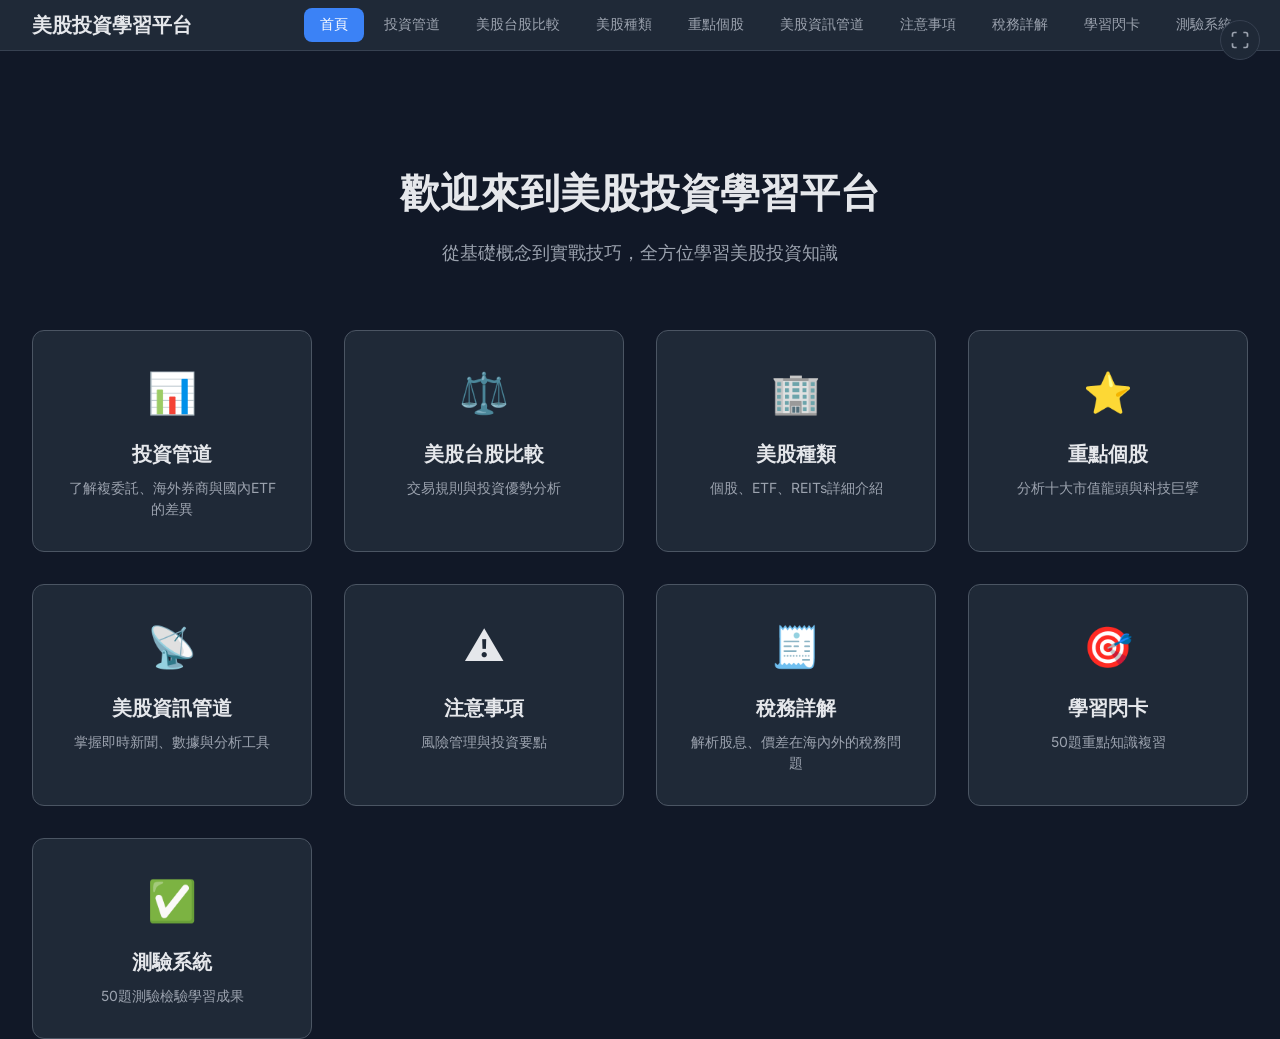
==== usstocks/index.html @ d5d75549 "Add files via upload" ====
<!DOCTYPE html>
<html lang="zh-TW">
<head>
    <meta charset="UTF-8">
    <meta name="viewport" content="width=device-width, initial-scale=1.0">
    <title>美股投資學習平台</title>
    <link rel="stylesheet" href="style.css">
</head>
<body>
    <!-- 全螢幕切換按鈕 -->
    <button id="fullscreenBtn" class="fullscreen-btn" title="全螢幕切換 (F11)">
        <svg width="20" height="20" viewBox="0 0 24 24" fill="none" stroke="currentColor" stroke-width="2">
            <path d="M8 3H5a2 2 0 0 0-2 2v3m18 0V5a2 2 0 0 0-2-2h-3m0 18h3a2 2 0 0 0 2-2v-3M3 16v3a2 2 0 0 0 2 2h3"/>
        </svg>
    </button>

    <!-- 主導航 -->
    <nav class="main-nav">
        <div class="nav-container">
            <div class="nav-brand">
                <h1>美股投資學習平台</h1>
            </div>
            <div class="nav-menu">
                <button class="nav-item active" data-section="home">首頁</button>
                <button class="nav-item" data-section="channels">投資管道</button>
                <button class="nav-item" data-section="comparison">美股台股比較</button>
                <button class="nav-item" data-section="types">美股種類</button>
                <button class="nav-item" data-section="top-stocks">重點個股</button> <!-- 新增按鈕 -->
                <button class="nav-item" data-section="indicators">美股資訊管道</button>
                <button class="nav-item" data-section="notes">注意事項</button>
                <button class="nav-item" data-section="taxation">稅務詳解</button>
                <button class="nav-item" data-section="flashcards">學習閃卡</button>
                <button class="nav-item" data-section="quiz">測驗系統</button>
            </div>
        </div>
    </nav>

    <!-- 主內容區域 -->
    <main class="main-content">
        <!-- 首頁 -->
        <section id="home" class="section active">
            <div class="container">
                <div class="hero">
                    <h2>歡迎來到美股投資學習平台</h2>
                    <p>從基礎概念到實戰技巧，全方位學習美股投資知識</p>
                </div>
                <div class="feature-grid">
                    <div class="feature-card" data-section="channels"><div class="feature-icon">📊</div><h3>投資管道</h3><p>了解複委託、海外券商與國內ETF的差異</p></div>
                    <div class="feature-card" data-section="comparison"><div class="feature-icon">⚖️</div><h3>美股台股比較</h3><p>交易規則與投資優勢分析</p></div>
                    <div class="feature-card" data-section="types"><div class="feature-icon">🏢</div><h3>美股種類</h3><p>個股、ETF、REITs詳細介紹</p></div>
                    <div class="feature-card" data-section="top-stocks"><div class="feature-icon">⭐</div><h3>重點個股</h3><p>分析十大市值龍頭與科技巨擘</p></div> <!-- 新增卡片 -->
                    <div class="feature-card" data-section="indicators"><div class="feature-icon">📡</div><h3>美股資訊管道</h3><p>掌握即時新聞、數據與分析工具</p></div>
                    <div class="feature-card" data-section="notes"><div class="feature-icon">⚠️</div><h3>注意事項</h3><p>風險管理與投資要點</p></div>
                    <div class="feature-card" data-section="taxation"><div class="feature-icon">🧾</div><h3>稅務詳解</h3><p>解析股息、價差在海內外的稅務問題</p></div>
                    <div class="feature-card" data-section="flashcards"><div class="feature-icon">🎯</div><h3>學習閃卡</h3><p>50題重點知識複習</p></div>
                    <div class="feature-card" data-section="quiz"><div class="feature-icon">✅</div><h3>測驗系統</h3><p>50題測驗檢驗學習成果</p></div>
                </div>
            </div>
        </section>

        <!-- 投資管道 -->
        <section id="channels" class="section">
            <div class="container">
                <h2>在台灣投資美股的管道</h2>
                <div class="channels-grid" style="grid-template-columns: repeat(auto-fit, minmax(380px, 1fr));">
                    <div class="channel-card">
                        <h3>複委託 (Sub-brokerage)</h3>
                        <p class="channel-desc">透過國內券商向海外券商下單</p>
                        <div class="pros-cons">
                            <div class="pros"><h4>優點</h4><ul id="trustee-pros"></ul></div>
                            <div class="cons"><h4>缺點</h4><ul id="trustee-cons"></ul></div>
                        </div>
                        <div class="channel-info">
                            <div class="fee-info"><span class="label">手續費：</span><span id="trustee-fees"></span></div>
                            <div class="suitable-info"><span class="label">適合對象：</span><span id="trustee-suitable"></span></div>
                            <div class="suitable-info"><span class="label">代表券商：</span><span>國泰、永豐金、元大、富邦等大型券商</span></div>
                        </div>
                        <div class="how-to-open">
                            <h4>開戶與買賣流程</h4>
                            <ol>
                                <li>選擇一家有提供複委託服務的國內券商。</li>
                                <li>臨櫃或線上開立台股證券戶 (若無) 及複委託帳戶。</li>
                                <li>開立銀行外幣帳戶作為交割戶。</li>
                                <li>將台幣換匯成美元存入外幣交割戶。</li>
                                <li>透過券商APP或網站，直接下單購買美股。</li>
                                <li>賣出後款項會回到外幣交割戶。</li>
                            </ol>
                        </div>
                    </div>

                    <div class="channel-card">
                        <h3>海外券商 (Overseas Broker)</h3>
                        <p class="channel-desc">直接開設海外券商帳戶進行交易</p>
                        <div class="pros-cons">
                            <div class="pros"><h4>優點</h4><ul id="overseas-pros"></ul></div>
                            <div class="cons"><h4>缺點</h4><ul id="overseas-cons"></ul></div>
                        </div>
                        <div class="channel-info">
                            <div class="fee-info"><span class="label">手續費：</span><span id="overseas-fees"></span></div>
                            <div class="suitable-info"><span class="label">適合對象：</span><span id="overseas-suitable"></span></div>
                            <div class="broker-list">
                                <span class="label">代表券商：</span>
                                <ul>
                                    <li><a href="https://www.firstrade.com/zh-TW/" target="_blank">Firstrade (第一證券)</a> - 介面全中文化，適合新手。</li>
                                    <li><a href="https://www.interactivebrokers.com/cn/home.php" target="_blank">Interactive Brokers (IB盈透證券)</a> - 功能專業強大，適合進階用戶。</li>
                                    <li><a href="https://www.schwab.com/" target="_blank">Charles Schwab (嘉信理財)</a> - 知名大型券商，資產門檻較高。</li>
                                </ul>
                            </div>
                        </div>
                        <div class="how-to-open">
                            <h4>開戶與買賣詳盡教學 (以Firstrade為例)</h4>
                            <h5>第一步：線上註冊與資料填寫</h5>
                            <ol>
                                <li><strong>前往官網：</strong>點擊上方連結進入 Firstrade 繁體中文官方網站。</li>
                                <li><strong>點擊開戶：</strong>點選「立即開戶」，選擇「國際賬戶」。</li>
                                <li><strong>填寫基本資料：</strong>依序填寫手機號碼、國籍(TAIWAN)、英文姓名(需與護照相同)、出生日期。</li>
                                <li><strong>上傳證件：</strong>使用手機拍攝或掃描您的「護照」清晰照片並上傳。若無護照，通常可用身分證正反面代替。</li>
                                <li><strong>填寫詳細個資：</strong>以「英文」填寫居住地址、就業狀況、投資經驗等問卷調查。地址可至郵局網站翻譯。</li>
                                <li><strong>設定帳號密碼：</strong>設定登入用的使用者名稱、密碼及安全提問。</li>
                                <li><strong>簽署W-8 BEN表格：</strong>此為電子簽名，確認您是非美國稅務居民身份，以豁免資本利得稅。務必完成此步驟。</li>
                                <li><strong>提交審核：</strong>完成所有步驟後提交申請，通常約1-3個工作天會收到審核通過的Email通知。</li>
                            </ol>
                            <h5>第二步：匯款入金</h5>
                            <ol>
                                <li>登入 Firstrade 帳戶，在「我的賬戶」->「存款/提款」中找到詳細的匯款資料 (包含銀行名稱、地址、SWIFT Code、您的專屬帳號等)。</li>
                                <li>攜帶此資料及您的身分證，至國內任何一家銀行的外匯櫃檯辦理「海外電匯」。</li>
                                <li>告知行員您要匯款至美國的證券戶，並填寫水單。匯款附言(Memo)務必註明您的姓名與券商帳號。</li>
                                <li>資金約1-3個工作天會到達您的券商帳戶。</li>
                            </ol>
                            <h5>第三步：下單交易</h5>
                            <ol>
                                <li>登入帳戶後，點選「交易」頁面。</li>
                                <li>在搜尋框輸入您想買的股票代碼 (TICKER)，例如蘋果是 AAPL。</li>
                                <li><strong>操作類型：</strong>選擇「買入(Buy)」。</li>
                                <li><strong>股數：</strong>輸入您想購買的股數，美股可以只買1股。</li>
                                <li><strong>價格類型：</strong>
                                    <ul>
                                        <li><strong>市價單 (Market Order)：</strong>以市場當下最快的價格成交，速度快但不保證價格。</li>
                                        <li><strong>限價單 (Limit Order)：</strong>設定一個您願意購買的「最高價格」。只有股價達到或低於此價格才會成交，能保障成本。新手建議使用限價單。</li>
                                    </ul>
                                </li>
                                <li>預覽訂單無誤後，送出即可。賣出股票流程相似，只需將操作類型改為「賣出(Sell)」。</li>
                            </ol>
                        </div>
                    </div>

                    <div class="channel-card">
                        <h3>國內投信海外ETF</h3>
                        <p class="channel-desc">直接在台股市場買賣追蹤海外指數的ETF</p>
                        <div class="pros-cons">
                            <div class="pros"><h4>優點</h4><ul id="domestic-etf-pros"></ul></div>
                            <div class="cons"><h4>缺點</h4><ul id="domestic-etf-cons"></ul></div>
                        </div>
                        <div class="channel-info">
                            <div class="fee-info"><span class="label">手續費：</span><span id="domestic-etf-fees"></span></div>
                            <div class="suitable-info"><span class="label">適合對象：</span><span id="domestic-etf-suitable"></span></div>
                             <div class="suitable-info"><span class="label">代表ETF：</span><span>元大S&P500(00646), 富邦NASDAQ(00662), 國泰費城半導體(00830)</span></div>
                        </div>
                         <div class="how-to-open">
                            <h4>開戶與買賣流程</h4>
                            <ol>
                                <li>擁有任何一家台灣的證券帳戶即可。</li>
                                <li>交易方式與買賣台股完全相同。</li>
                                <li>打開券商APP，輸入ETF代碼 (如 "00646")。</li>
                                <li>設定欲購買的價格與股數 (可零股交易)。</li>
                                <li>下單成交後，T+2日從台幣交割戶扣款。</li>
                            </ol>
                        </div>
                    </div>
                </div>
            </div>
        </section>

        <!-- 美股台股比較 -->
        <section id="comparison" class="section">
            <div class="container">
                <h2>美股與台股比較</h2>
                <div class="comparison-table-container"><table class="comparison-table"><thead><tr><th>項目</th><th>台股</th><th>美股</th></tr></thead><tbody id="comparison-table-body"></tbody></table></div>
                <div class="advantages-section"><h3>投資優勢比較</h3><div class="advantages-grid"><div class="advantage-card"><h4>台股優勢</h4><ul id="taiwan-advantages"></ul></div><div class="advantage-card"><h4>美股優勢</h4><ul id="us-advantages"></ul></div></div></div>
            </div>
        </section>
        
        <!-- 美股種類 -->
        <section id="types" class="section">
            <div class="container">
                <h2>美股種類介紹</h2>
                <div class="stock-types-grid">
                    <div class="stock-type-card"><h3>個股</h3><p id="individual-desc"></p><div class="examples"><h4>知名範例</h4><div class="example-tags" id="individual-examples"></div></div><div class="type-info"><div class="advantages"><h4>優點</h4><ul id="individual-advantages"></ul></div><div class="risks"><h4>風險</h4><ul id="individual-risks"></ul></div></div></div>
                    <div class="stock-type-card"><h3>ETF</h3><p id="etf-desc"></p><div class="etf-types"><h4>主要類型</h4><div id="etf-types-content"></div></div><div class="type-info"><div class="advantages"><h4>優點</h4><ul id="etf-advantages"></ul></div><div class="risks"><h4>風險</h4><ul id="etf-risks"></ul></div></div></div>
                    <div class="stock-type-card"><h3>REITs</h3><p id="reits-desc"></p><div class="reits-types"><h4>主要類型</h4><div class="example-tags" id="reits-types-content"></div></div><div class="type-info"><div class="advantages"><h4>優點</h4><ul id="reits-advantages"></ul></div><div class="risks"><h4>風險</h4><ul id="reits-risks"></ul></div></div></div>
                </div>
            </div>
        </section>

        <!-- 全新：重點個股分析 Section -->
        <section id="top-stocks" class="section">
            <div class="container">
                <h2>重點個股分析</h2>
                <div class="stocks-grid">
                    <!-- Microsoft -->
                    <div class="stock-intro-card">
                        <div class="stock-card-header">
                            <img src="https://cdn.logosear.ch/logo/microsoft.svg" alt="Microsoft Logo" class="stock-logo">
                            <div class="stock-name"><strong>微軟 (Microsoft)</strong><span class="stock-ticker">MSFT</span></div>
                        </div>
                        <p class="stock-trait">全球最大的軟體與雲端服務巨頭，從作業系統到企業級雲端運算，深度整合軟硬體生態。</p>
                        <div class="stock-card-details">
                            <h4>核心領域</h4>
                            <ul>
                                <li>智慧雲端 (Azure, Server Products)</li>
                                <li>生產力與商務流程 (Office 365, Dynamics 365, LinkedIn)</li>
                                <li>個人運算 (Windows, Surface, Xbox, Bing)</li>
                            </ul>
                            <h4>主要護城河</h4>
                            <ul>
                                <li>高轉換成本：企業客戶深度依賴其生態系統。</li>
                                <li>網路效應：Office 和 Windows 的普及率。</li>
                                <li>規模優勢：Azure 雲端基礎設施的巨大規模。</li>
                            </ul>
                        </div>
                    </div>
                    <!-- Apple -->
                    <div class="stock-intro-card">
                        <div class="stock-card-header">
                            <img src="https://cdn.logosear.ch/logo/apple.svg" alt="Apple Logo" class="stock-logo">
                            <div class="stock-name"><strong>蘋果 (Apple)</strong><span class="stock-ticker">AAPL</span></div>
                        </div>
                        <p class="stock-trait">以極致的軟硬體整合體驗與強大的品牌忠誠度著稱，打造了封閉但極具黏性的生態系統。</p>
                        <div class="stock-card-details">
                            <h4>核心領域</h4>
                            <ul>
                                <li>消費電子 (iPhone, Mac, iPad, Apple Watch)</li>
                                <li>服務業務 (App Store, Apple Music, iCloud, Apple TV+)</li>
                                <li>穿戴式裝置與配件</li>
                            </ul>
                            <h4>主要護城河</h4>
                            <ul>
                                <li>強大品牌價值：全球最具價值的品牌之一。</li>
                                <li>生態系統鎖定：硬體、軟體與服務間的高轉換成本。</li>
                                <li>網路效應：App Store 吸引開發者與使用者。</li>
                            </ul>
                        </div>
                    </div>
                    <!-- NVIDIA -->
                    <div class="stock-intro-card">
                        <div class="stock-card-header">
                            <img src="https://cdn.logosear.ch/logo/nvidia.svg" alt="NVIDIA Logo" class="stock-logo">
                            <div class="stock-name"><strong>輝達 (NVIDIA)</strong><span class="stock-ticker">NVDA</span></div>
                        </div>
                        <p class="stock-trait">全球圖形處理器 (GPU) 的絕對領導者，從電競顯卡擴展為AI運算與數據中心的基礎設施核心。</p>
                        <div class="stock-card-details">
                            <h4>核心領域</h4>
                            <ul>
                                <li>數據中心 (AI晶片, 高效能運算)</li>
                                <li>遊戲 (GeForce 系列顯卡)</li>
                                <li>專業視覺化 (Quadro)</li>
                                <li>車用電子 (自動駕駛平台)</li>
                            </ul>
                            <h4>主要護城河</h4>
                            <ul>
                                <li>技術領先：GPU 架構的持續創新。</li>
                                <li>軟體生態 (CUDA)：開發者黏性極高，形成高轉換成本。</li>
                                <li>無形資產：大量的專利與研發投入。</li>
                            </ul>
                        </div>
                    </div>
                    <!-- Google -->
                    <div class="stock-intro-card">
                        <div class="stock-card-header">
                            <img src="https://cdn.logosear.ch/logo/google.svg" alt="Google Logo" class="stock-logo">
                            <div class="stock-name"><strong>谷歌 (Alphabet)</strong><span class="stock-ticker">GOOGL</span></div>
                        </div>
                        <p class="stock-trait">全球網路搜尋與數位廣告的壟斷者，並在雲端、AI與自動駕駛等前沿科技領域持續佈局。</p>
                        <div class="stock-card-details">
                            <h4>核心領域</h4>
                            <ul>
                                <li>搜尋與廣告 (Google Search, YouTube Ads)</li>
                                <li>雲端運算 (Google Cloud Platform)</li>
                                <li>行動生態 (Android, Google Play)</li>
                                <li>其他賭注 (Waymo 自動駕駛, Verily 生命科學)</li>
                            </ul>
                            <h4>主要護城河</h4>
                            <ul>
                                <li>網路效應：搜尋引擎的數據飛輪效應。</li>
                                <li>品牌優勢：Google 已成為「搜尋」的代名詞。</li>
                                <li>規模優勢：龐大的數據中心與使用者基礎。</li>
                            </ul>
                        </div>
                    </div>
                    <!-- Amazon -->
                    <div class="stock-intro-card">
                        <div class="stock-card-header">
                            <img src="https://cdn.logosear.ch/logo/amazon-2.svg" alt="Amazon Logo" class="stock-logo">
                            <div class="stock-name"><strong>亞馬遜 (Amazon)</strong><span class="stock-ticker">AMZN</span></div>
                        </div>
                        <p class="stock-trait">從線上書店起家，發展為全球最大的電商平台與雲端服務供應商，以客戶至上為核心理念。</p>
                        <div class="stock-card-details">
                            <h4>核心領域</h4>
                            <ul>
                                <li>電子商務 (Amazon.com)</li>
                                <li>雲端運算 (Amazon Web Services, AWS)</li>
                                <li>廣告服務</li>
                                <li>訂閱服務 (Prime)</li>
                            </ul>
                            <h4>主要護城河</h4>
                            <ul>
                                <li>成本優勢：龐大的物流網絡與採購規模。</li>
                                <li>網路效應：電商平台的買家與賣家。</li>
                                <li>高轉換成本：AWS 的企業客戶。</li>
                            </ul>
                        </div>
                    </div>
                    <!-- Meta Platforms -->
                    <div class="stock-intro-card">
                        <div class="stock-card-header">
                            <img src="https://cdn.logosear.ch/logo/meta.svg" alt="Meta Logo" class="stock-logo">
                            <div class="stock-name"><strong>Meta Platforms</strong><span class="stock-ticker">META</span></div>
                        </div>
                        <p class="stock-trait">全球最大的社交網絡帝國，擁有 Facebook、Instagram、WhatsApp 等多個超級應用，積極轉型元宇宙。</p>
                        <div class="stock-card-details">
                            <h4>核心領域</h4>
                            <ul>
                                <li>社交媒體廣告 (Facebook, Instagram)</li>
                                <li>即時通訊 (Messenger, WhatsApp)</li>
                                <li>元宇宙技術 (Reality Labs, Quest VR)</li>
                            </ul>
                            <h4>主要護城河</h4>
                            <ul>
                                <li>強大網路效應：無人能及的使用者規模。</li>
                                <li>數據優勢：精準的廣告投放能力。</li>
                                <li>無形資產：旗下各平台的品牌價值。</li>
                            </ul>
                        </div>
                    </div>
                     <!-- Broadcom -->
                    <div class="stock-intro-card">
                        <div class="stock-card-header">
                            <img src="https://cdn.logosear.ch/logo/broadcom.svg" alt="Broadcom Logo" class="stock-logo">
                            <div class="stock-name"><strong>博通 (Broadcom)</strong><span class="stock-ticker">AVGO</span></div>
                        </div>
                        <p class="stock-trait">全球領先的半導體與基礎設施軟體供應商，以高效的收購整合與強大的客戶關係著稱。</p>
                        <div class="stock-card-details">
                            <h4>核心領域</h4>
                            <ul>
                                <li>半導體解決方案 (網路、寬頻、無線通訊晶片)</li>
                                <li>基礎設施軟體 (VMware 虛擬化、大型主機軟體)</li>
                            </ul>
                            <h4>主要護城河</h4>
                            <ul>
                                <li>技術領先：在特定晶片領域的設計能力。</li>
                                <li>高轉換成本：其軟硬體產品深度嵌入客戶的關鍵業務流程。</li>
                                <li>成本優勢：無晶圓廠模式帶來的靈活性與效率。</li>
                            </ul>
                        </div>
                    </div>
                    <!-- Eli Lilly -->
                    <div class="stock-intro-card">
                        <div class="stock-card-header">
                            <img src="https://companieslogo.com/img/orig/LLY-5337374a.png?t=1632512613" alt="Eli Lilly Logo" class="stock-logo">
                            <div class="stock-name"><strong>禮來 (Eli Lilly)</strong><span class="stock-ticker">LLY</span></div>
                        </div>
                        <p class="stock-trait">全球領先的製藥公司，專注於糖尿病、腫瘤、免疫學和神經科學等領域的藥物研發。</p>
                        <div class="stock-card-details">
                            <h4>核心領域</h4>
                            <ul>
                                <li>糖尿病藥物 (Mounjaro, Trulicity)</li>
                                <li>腫瘤藥物 (Verzenio)</li>
                                <li>免疫學藥物 (Taltz)</li>
                                <li>阿茲海默症藥物研發</li>
                            </ul>
                            <h4>主要護城河</h4>
                            <ul>
                                <li>專利保護：核心藥品的專利期提供了定價權。</li>
                                <li>研發能力：強大的新藥開發管線。</li>
                                <li>法規壁壘：新藥上市需要通過嚴格且昂貴的臨床試驗。</li>
                            </ul>
                        </div>
                    </div>
                    <!-- Tesla -->
                    <div class="stock-intro-card">
                        <div class="stock-card-header">
                            <img src="https://cdn.logosear.ch/logo/tesla.svg" alt="Tesla Logo" class="stock-logo">
                            <div class="stock-name"><strong>特斯拉 (Tesla)</strong><span class="stock-ticker">TSLA</span></div>
                        </div>
                        <p class="stock-trait">電動汽車產業的開創者與領導者，業務涵蓋汽車、能源儲存及自動駕駛軟體。</p>
                        <div class="stock-card-details">
                            <h4>核心領域</h4>
                            <ul>
                                <li>電動汽車製造</li>
                                <li>全自動輔助駕駛 (FSD) 軟體</li>
                                <li>能源生產與儲存 (Solar Roof, Powerwall)</li>
                            </ul>
                            <h4>主要護城河</h4>
                            <ul>
                                <li>品牌優勢：在電動車領域擁有極高的品牌認知度。</li>
                                <li>技術領先：在電池技術、軟體整合方面具備優勢。</li>
                                <li>數據優勢：龐大的車隊數據用於訓練其自動駕駛系統。</li>
                            </ul>
                        </div>
                    </div>
                    <!-- Berkshire Hathaway -->
                    <div class="stock-intro-card">
                        <div class="stock-card-header">
                            <img src="https://companieslogo.com/img/orig/BRK-A-48b4855d.png?t=1633072033" alt="Berkshire Hathaway Logo" class="stock-logo">
                            <div class="stock-name"><strong>波克夏 (Berkshire)</strong><span class="stock-ticker">BRK.B</span></div>
                        </div>
                        <p class="stock-trait">由華倫·巴菲特領導的多元化控股公司，以價值投資聞名，旗下擁有眾多實體企業與大量股票投資。</p>
                        <div class="stock-card-details">
                            <h4>核心領域</h4>
                            <ul>
                                <li>保險業務 (GEICO, General Re)</li>
                                <li>鐵路運輸 (BNSF)</li>
                                <li>公用事業與能源</li>
                                <li>製造、服務與零售 (持有大量蘋果等公司股票)</li>
                            </ul>
                            <h4>主要護城河</h4>
                            <ul>
                                <li>多元化經營：業務分散，抗風險能力強。</li>
                                <li>保險浮存金：提供低成本的長期可投資資金。</li>
                                <li>品牌聲譽：巴菲特的投資哲學與信譽。</li>
                            </ul>
                        </div>
                    </div>
                </div>
            </div>
        </section>

        <!-- 美股資訊管道 -->
        <section id="indicators" class="section">
            <div class="container">
                <h2>觀看與查閱美股的管道</h2>
                <div class="indicators-grid">
                    <div class="indicator-card"><h3>綜合財經網站</h3><p class="indicator-fullname">提供即時報價、新聞、財報和圖表</p><div class="indicator-rules"><h4>推薦平台</h4><div class="rule-item"><span class="rule-condition">Yahoo Finance</span><span class="rule-result">全球最常用，資訊全面</span></div><div class="rule-item"><span class="rule-condition">Google Finance</span><span class="rule-result">介面簡潔，整合新聞</span></div><div class="rule-item"><span class="rule-condition">鉅亨網(Anue)</span><span class="rule-result">繁體中文，新聞更新快</span></div><div class="rule-item"><span class="rule-condition">MoneyDJ</span><span class="rule-result">台灣老牌，資訊豐富</span></div></div></div>
                    <div class="indicator-card"><h3>圖表與分析工具</h3><p class="indicator-fullname">強大的技術分析圖表與選股器</p><div class="indicator-rules"><h4>推薦平台</h4><div class="rule-item"><span class="rule-condition">TradingView</span><span class="rule-result">專業圖表，社群功能強</span></div><div class="rule-item"><span class="rule-condition">Finviz</span><span class="rule-result">強大選股器，視覺化熱力圖</span></div><div class="rule-item"><span class="rule-condition">Seeking Alpha</span><span class="rule-result">深入的個股分析文章</span></div><div class="rule-item"><span class="rule-condition">財報狗</span><span class="rule-result">台灣團隊開發，數據視覺化佳</span></div></div></div>
                    <div class="indicator-card"><h3>國際新聞媒體</h3><p class="indicator-fullname">獲取第一手全球財經動態</p><div class="indicator-rules"><h4>推薦平台</h4><div class="rule-item"><span class="rule-condition">華爾街日報 (WSJ)</span><span class="rule-result">深度報導，部分需付費</span></div><div class="rule-item"><span class="rule-condition">彭博 (Bloomberg)</span><span class="rule-result">即時新聞與數據權威</span></div><div class="rule-item"><span class="rule-condition">路透 (Reuters)</span><span class="rule-result">全球性新聞機構</span></div><div class="rule-item"><span class="rule-condition">CNBC</span><span class="rule-result">電視與網路，新聞更新快</span></div></div></div>
                </div>
            </div>
        </section>
        
        <!-- 注意事項 -->
        <section id="notes" class="section">
            <div class="container">
                <h2>投資注意事項</h2>
                <div class="notes-grid">
                    <div class="note-category"><h3>風險管理</h3><ul id="risk-management-list"></ul></div>
                    <div class="note-category"><h3>時機選擇</h3><ul id="timing-list"></ul></div>
                    <div class="note-category"><h3>稅務規劃</h3><ul id="tax-planning-list"></ul></div>
                    <div class="note-category"><h3>匯率考量</h3><ul id="currency-list"></ul></div>
                </div>
            </div>
        </section>

        <!-- 稅務詳解 -->
        <section id="taxation" class="section">
            <div class="container">
                <h2>美股稅務詳解：海內外費用與稅務</h2>
                <p class="section-intro">投資美股的稅務比想像中簡單。身為台灣投資人（非美國稅務居民），我們主要面對「美國的股息預扣稅」與「台灣的海外所得稅」。</p>
                
                <div class="tax-grid">
                    <div class="tax-card">
                        <h3>第一層：美國政府如何課稅？</h3>
                        <p>美國政府對外國人(NRA)的課稅原則是「屬地主義」，只針對源自美國的收入課稅。這導致了兩種截然不同的結果：</p>
                        <ul>
                            <li><strong><span class="tax-highlight-red">股息稅 (Dividend Tax)：</span> 需要繳納 30%</strong>
                                <p>當美國公司發放股息時，券商會直接預先扣除30%的稅款。例如，您獲得100美元股息，實際只會入帳70美元。這是投資美股最主要的稅務成本。</p>
                            </li>
                            <li><strong><span class="tax-highlight-green">資本利得稅 (Capital Gains Tax)：</span> 完全豁免！</strong>
                                <p>您買賣股票、ETF所賺取的價差，美國政府是完全「免稅」的。這是在開戶時填寫W-8 BEN表格的主要原因，證明您的外國人身份。</p>
                            </li>
                             <li><strong><span class="tax-highlight-red">遺產稅 (Estate Tax)：</span> 高額，需注意</strong>
                                <p>若不幸身故，在美國的資產（股票、現金）超過6萬美元的部分，可能會被課徵高達40%的遺產稅。這是海外券商的主要風險之一，可透過資產規劃或使用複委託來應對。</p>
                            </li>
                        </ul>
                    </div>
                    <div class="tax-card">
                        <h3>第二層：台灣政府如何課稅？</h3>
                        <p>當您將海外的獲利（包含股息和資本利得）匯回台灣，或即使不匯回，只要有獲利事實，就需要考慮是否申報「海外所得」。</p>
                        <ol>
                            <li><strong>申報門檻：</strong>同一申報戶，全年度的海外所得總額超過 **新台幣100萬元**，就需要「申報」。注意，申報不等於要繳稅。</li>
                            <li><strong>課稅門檻：</strong>申報後，海外所得會併入「個人基本所得額」。如果您的「基本所得額」總額超過 **新台幣750萬元** 的免稅額，超過的部分才需要繳納20%的稅款。</li>
                        </ol>
                        
                        <h4>簡單計算範例：</h4>
                        <p>假設一位上班族，年薪100萬台幣，今年美股操作實現了200萬台幣的資本利得。</p>
                        <ul>
                            <li><strong>海外所得：</strong>200萬元 > 100萬申報門檻，因此需要申報。</li>
                            <li><strong>基本所得額：</strong>年薪100萬 + 海外所得200萬 = 300萬元。</li>
                            <li><strong>是否課稅：</strong>由於基本所得額300萬 < 750萬課稅門檻，所以 **不需要繳納任何台灣的稅款**。</li>
                        </ul>
                         <p class="conclusion">結論：對於絕大多數台灣投資人來說，只要每年的海外資本利得和股息收入總和沒有達到數百萬新台幣的規模，基本上是不需要繳納台灣的海外所得稅的。</p>
                    </div>
                </div>

                <div class="comparison-table-container tax-summary-table">
                    <h4>海內外稅務總結</h4>
                    <table class="comparison-table">
                        <thead>
                            <tr>
                                <th>所得類型</th>
                                <th>美國稅務 (NRA)</th>
                                <th>台灣稅務</th>
                            </tr>
                        </thead>
                        <tbody>
                            <tr>
                                <td>資本利得 (價差)</td>
                                <td class="text-green"><strong>免稅</strong> (已填W-8 BEN)</td>
                                <td>併入海外所得計算 (高免稅額)</td>
                            </tr>
                             <tr>
                                <td>股息收入</td>
                                <td class="text-red"><strong>預扣 30%</strong></td>
                                <td>股息的70%併入海外所得計算</td>
                            </tr>
                        </tbody>
                    </table>
                </div>

            </div>
        </section>

        <!-- 學習閃卡與測驗系統 -->
        <section id="flashcards" class="section">
            <div class="container">
                <h2>學習閃卡</h2>
                <div class="flashcard-controls"><div class="progress-info"><span>進度：<span id="card-progress">1 / 50</span></span><span>已掌握：<span id="mastered-count">0</span></span></div><div class="control-buttons"><button id="shuffle-btn" class="btn btn--secondary">隨機順序</button><button id="reset-progress-btn" class="btn btn--outline">重置進度</button></div></div>
                <div class="flashcard-container"><div class="flashcard" id="flashcard"><div class="flashcard-front"><h3>題目</h3><p id="card-question">載入中...</p><div class="flip-hint">點擊查看答案</div></div><div class="flashcard-back"><h3>答案</h3><p id="card-answer"></p><div class="flip-hint">點擊查看題目</div></div></div></div>
                <div class="flashcard-navigation"><button id="prev-card" class="btn btn--outline">上一題</button><div class="mastery-buttons"><button id="mark-difficult" class="btn btn--outline">標記困難</button><button id="mark-mastered" class="btn btn--primary">已掌握</button></div><button id="next-card" class="btn btn--outline">下一題</button></div>
            </div>
        </section>
        <section id="quiz" class="section">
            <div class="container">
                <h2>測驗系統</h2>
                <div class="quiz-start" id="quiz-start"><div class="quiz-info"><h3>準備開始測驗</h3><p>共50題選擇題，完成後可查看成績和錯題回顧</p><div class="quiz-stats" id="quiz-stats"><div class="stat-item"><span class="stat-label">最佳成績：</span><span class="stat-value" id="best-score">尚未測驗</span></div><div class="stat-item"><span class="stat-label">測驗次數：</span><span class="stat-value" id="quiz-attempts">0</span></div></div><button id="start-quiz-btn" class="btn btn--primary btn--lg">開始測驗</button></div></div>
                <div class="quiz-container" id="quiz-container" style="display: none;"><div class="quiz-header"><div class="quiz-progress"><span>題目 <span id="current-question">1</span> / 50</span><div class="progress-bar"><div class="progress-fill" id="progress-fill"></div></div></div><div class="quiz-time"><span>用時：<span id="quiz-timer">00:00</span></span></div></div><div class="question-container"><h3 id="question-text"></h3><div class="options-container" id="options-container"></div><div class="question-feedback" id="question-feedback" style="display: none;"><div class="feedback-result"></div><div class="feedback-explanation"></div></div></div><div class="quiz-navigation"><button id="prev-question" class="btn btn--outline" disabled>上一題</button><button id="submit-answer" class="btn btn--primary" disabled>提交答案</button><button id="next-question" class="btn btn--outline" style="display: none;">下一題</button><button id="finish-quiz" class="btn btn--primary" style="display: none;">完成測驗</button></div></div>
                <div class="quiz-results" id="quiz-results" style="display: none;"><div class="results-summary"><h3>測驗完成！</h3><div class="score-display"><div class="score-circle"><span class="score-number" id="final-score">0</span><span class="score-total">/ 50</span></div><div class="score-percentage" id="score-percentage">0%</div></div><div class="time-taken">用時：<span id="total-time">00:00</span></div></div><div class="results-actions"><button id="review-errors" class="btn btn--secondary">錯題回顧</button><button id="retake-quiz" class="btn btn--primary">重新測驗</button></div><div class="error-review" id="error-review" style="display: none;"><h4>錯題回顧</h4><div id="error-list"></div></div></div>
            </div>
        </section>
    </main>
</body>
<script src="app.js"></script>
</html>
---- usstocks/style.css ----
/* PERPLEXITY DESIGN SYSTEM */
/* FONT */
@import url('https://fonts.googleapis.com/css2?family=Inter:wght@400;500;600;700&display=swap');

/* GLOBAL VARIABLES */
:root {
    /* Colors */
    --color-primary: #3b82f6; /* Blue 500 */
    --color-primary-hover: #2563eb; /* Blue 600 */
    --color-primary-focus: #1d4ed8; /* Blue 700 */
    --color-text: #e5e7eb; /* Gray 200 */
    --color-text-secondary: #9ca3af; /* Gray 400 */
    --color-text-disabled: #6b7280; /* Gray 500 */
    --color-bg: #111827; /* Gray 900 */
    --color-bg-2: #1f2937; /* Gray 800 */
    --color-bg-3: #374151; /* Gray 700 */
    --color-surface: #1f2937; /* Gray 800 */
    --color-border: #374151; /* Gray 700 */
    --color-card-border: #4b5563; /* Gray 600 */
    --color-error: #ef4444; /* Red 500 */
    --color-success: #22c55e; /* Green 500 */
    --color-warning: #f59e0b; /* Amber 500 */

    /* Typography */
    --font-family-sans: 'Inter', sans-serif;
    --font-size-xs: 0.75rem;
    --font-size-sm: 0.875rem;
    --font-size-base: 1rem;
    --font-size-lg: 1.125rem;
    --font-size-xl: 1.25rem;
    --font-size-2xl: 1.5rem;
    --font-size-3xl: 1.875rem;
    --font-weight-regular: 400;
    --font-weight-medium: 500;
    --font-weight-semibold: 600;
    --font-weight-bold: 700;

    /* Spacing */
    --space-1: 0.25rem;
    --space-2: 0.5rem;
    --space-4: 1rem;
    --space-8: 2rem;
    --space-12: 3rem;
    --space-16: 4rem;
    --space-20: 5rem;
    --space-24: 6rem;
    --space-32: 8rem;

    /* Radius */
    --radius-sm: 0.25rem;
    --radius-base: 0.375rem;
    --radius-md: 0.5rem;
    --radius-lg: 0.75rem;
    --radius-full: 9999px;

    /* Z-index */
    --z-index-nav: 1000;
    --z-index-modal: 2000;
    --z-index-tooltip: 3000;

    /* Transitions */
    --transition-fast: 150ms cubic-bezier(0.4, 0, 0.2, 1);
    --transition-base: 300ms cubic-bezier(0.4, 0, 0.2, 1);
}

/* BASE STYLES */
*, *::before, *::after {
    box-sizing: border-box;
}

body {
    font-family: var(--font-family-sans);
    background-color: var(--color-bg);
    color: var(--color-text);
    margin: 0;
    line-height: 1.5;
    -webkit-font-smoothing: antialiased;
    -moz-osx-font-smoothing: grayscale;
}

a {
    color: var(--color-primary);
    text-decoration: none;
    transition: color var(--transition-fast);
}

a:hover {
    color: var(--color-primary-hover);
    text-decoration: underline;
}

h1, h2, h3, h4 {
    color: var(--color-text);
    font-weight: var(--font-weight-bold);
    margin: 0;
}

h1 { font-size: var(--font-size-3xl); }
h2 { font-size: var(--font-size-2xl); }
h3 { font-size: var(--font-size-xl); }
h4 { font-size: var(--font-size-lg); }
p { margin: 0; }

/* UTILITY CLASSES */
.container {
    max-width: 1280px;
    margin-left: auto;
    margin-right: auto;
    padding: 0 var(--space-8);
}

/* BUTTON STYLES */
.btn {
    display: inline-flex;
    align-items: center;
    justify-content: center;
    padding: 0.625rem 1.25rem;
    border: 1px solid transparent;
    border-radius: var(--radius-base);
    font-size: var(--font-size-base);
    font-weight: var(--font-weight-medium);
    cursor: pointer;
    transition: all var(--transition-fast);
    user-select: none;
}
.btn--primary {
    background-color: var(--color-primary);
    color: white;
    border-color: var(--color-primary);
}
.btn--primary:hover {
    background-color: var(--color-primary-hover);
    border-color: var(--color-primary-hover);
}
.btn--primary:disabled {
    background-color: var(--color-bg-3);
    border-color: var(--color-bg-3);
    color: var(--color-text-disabled);
    cursor: not-allowed;
}
.btn--secondary {
    background-color: var(--color-bg-3);
    color: var(--color-text);
    border-color: var(--color-border);
}
.btn--secondary:hover {
    background-color: var(--color-border);
}
.btn--outline {
    background-color: transparent;
    color: var(--color-text);
    border-color: var(--color-border);
}
.btn--outline:hover {
    background-color: var(--color-bg-2);
    border-color: var(--color-card-border);
}
.btn--lg {
    padding: 0.875rem 1.75rem;
    font-size: var(--font-size-lg);
}

/* END PERPLEXITY DESIGN SYSTEM */

/* CUSTOM STYLES */

/* Fullscreen Button */
.fullscreen-btn {
    position: fixed;
    top: 20px;
    right: 20px;
    z-index: var(--z-index-tooltip);
    background: var(--color-bg-2);
    border: 1px solid var(--color-border);
    color: var(--color-text-secondary);
    border-radius: var(--radius-full);
    width: 40px;
    height: 40px;
    display: flex;
    align-items: center;
    justify-content: center;
    cursor: pointer;
    transition: all var(--transition-fast);
}
.fullscreen-btn:hover {
    background: var(--color-bg-3);
    color: var(--color-text);
}

/* Main Navigation */
.main-nav {
    background-color: var(--color-bg-2);
    border-bottom: 1px solid var(--color-border);
    position: sticky;
    top: 0;
    z-index: var(--z-index-nav);
    padding: var(--space-2) 0;
}
.nav-container {
    display: flex;
    justify-content: space-between;
    align-items: center;
    max-width: 1400px;
    margin: 0 auto;
    padding: 0 var(--space-8);
}
.nav-brand h1 {
    font-size: var(--font-size-xl);
    font-weight: var(--font-weight-bold);
    color: var(--color-text);
}
.nav-menu {
    display: flex;
    gap: var(--space-1);
    flex-wrap: wrap; /* Allow wrapping on smaller screens */
}
.nav-item {
    background: none;
    border: none;
    color: var(--color-text-secondary);
    padding: 0.5rem 1rem;
    border-radius: var(--radius-md);
    font-size: var(--font-size-sm);
    font-weight: var(--font-weight-medium);
    cursor: pointer;
    transition: all var(--transition-fast);
}
.nav-item:hover {
    background-color: var(--color-bg-3);
    color: var(--color-text);
}
.nav-item.active {
    background-color: var(--color-primary);
    color: white;
}

/* Main Content & Sections */
.main-content {
    padding-top: var(--space-12);
}
.section {
    display: none;
    animation: fadeIn var(--transition-base);
}
.section.active {
    display: block;
}
@keyframes fadeIn {
    from { opacity: 0; transform: translateY(10px); }
    to { opacity: 1; transform: translateY(0); }
}
.section h2 {
    text-align: center;
    margin-bottom: var(--space-12);
}

/* Home Section */
.hero {
    text-align: center;
    padding: var(--space-16) 0;
}
.hero h2 {
    font-size: 2.5rem;
    margin-bottom: var(--space-4);
}
.hero p {
    font-size: var(--font-size-lg);
    color: var(--color-text-secondary);
    max-width: 600px;
    margin: 0 auto;
}
.feature-grid {
    display: grid;
    grid-template-columns: repeat(auto-fit, minmax(280px, 1fr));
    gap: var(--space-8);
}
.feature-card {
    background: var(--color-surface);
    padding: var(--space-8);
    border-radius: var(--radius-lg);
    border: 1px solid var(--color-card-border);
    text-align: center;
    transition: transform var(--transition-fast), box-shadow var(--transition-fast);
    cursor: pointer;
}
.feature-card:hover {
    transform: translateY(-5px);
    box-shadow: 0 10px 15px -3px rgba(0,0,0,0.1), 0 4px 6px -2px rgba(0,0,0,0.05);
}
.feature-icon {
    font-size: 2.5rem;
    margin-bottom: var(--space-4);
}
.feature-card h3 {
    margin-bottom: var(--space-2);
}
.feature-card p {
    color: var(--color-text-secondary);
    font-size: var(--font-size-sm);
}

/* Investment Channels Section */
.channels-grid {
    display: grid;
    grid-template-columns: repeat(auto-fit, minmax(350px, 1fr));
    gap: var(--space-8);
}
.channel-card {
    background: var(--color-surface);
    padding: var(--space-8);
    border-radius: var(--radius-lg);
    border: 1px solid var(--color-card-border);
}
.channel-card h3 {
    color: var(--color-primary);
    margin-bottom: var(--space-2);
}
.channel-desc {
    color: var(--color-text-secondary);
    margin-bottom: var(--space-8);
}
.pros-cons {
    display: grid;
    grid-template-columns: 1fr 1fr;
    gap: var(--space-4);
    margin-bottom: var(--space-8);
}
.pros h4, .cons h4 {
    margin-bottom: var(--space-2);
}
.pros h4 { color: var(--color-success); }
.cons h4 { color: var(--color-error); }
.pros-cons ul {
    list-style-type: '✓ ';
    padding-left: 1.2rem;
    margin: 0;
    font-size: var(--font-size-sm);
}
.cons ul { list-style-type: '✗ '; }
.pros ul li::marker { color: var(--color-success); }
.cons ul li::marker { color: var(--color-error); }
.channel-info {
    border-top: 1px dashed var(--color-border);
    padding-top: var(--space-4);
}
.fee-info, .suitable-info {
    font-size: var(--font-size-sm);
    margin-bottom: var(--space-2);
}
.label {
    font-weight: var(--font-weight-semibold);
    color: var(--color-text);
}
.suitable-info span:not(.label) {
    color: var(--color-text-secondary);
}

/* Comparison Section */
.comparison-table-container {
    overflow-x: auto;
}
.comparison-table {
    width: 100%;
    border-collapse: collapse;
    margin-bottom: var(--space-12);
}
.comparison-table th, .comparison-table td {
    padding: var(--space-4);
    border: 1px solid var(--color-border);
    text-align: center;
}
.comparison-table th {
    background-color: var(--color-bg-2);
    font-weight: var(--font-weight-bold);
}
.comparison-table td:first-child {
    font-weight: var(--font-weight-semibold);
    background-color: var(--color-bg-2);
}
.advantages-section h3 {
    text-align: center;
    margin-bottom: var(--space-8);
}
.advantages-grid {
    display: grid;
    grid-template-columns: 1fr 1fr;
    gap: var(--space-8);
}
.advantage-card {
    background: var(--color-surface);
    padding: var(--space-8);
    border-radius: var(--radius-lg);
    border: 1px solid var(--color-card-border);
}
.advantage-card h4 {
    margin-bottom: var(--space-4);
}
.advantage-card ul {
    list-style: none;
    padding: 0;
    margin: 0;
}
.advantage-card li {
    margin-bottom: var(--space-2);
    padding-left: 1.5rem;
    position: relative;
}
.advantage-card li::before {
    content: '⭐';
    position: absolute;
    left: 0;
}

/* Stock Types Section */
.stock-types-grid {
    display: grid;
    grid-template-columns: repeat(auto-fit, minmax(320px, 1fr));
    gap: var(--space-8);
}
.stock-type-card {
    background: var(--color-surface);
    padding: var(--space-8);
    border-radius: var(--radius-lg);
    border: 1px solid var(--color-card-border);
}
.stock-type-card > p {
    color: var(--color-text-secondary);
    margin-bottom: var(--space-4);
}
.examples, .etf-types, .reits-types {
    margin: var(--space-4) 0;
}
.examples h4, .etf-types h4, .reits-types h4 {
    margin-bottom: var(--space-2);
}
.example-tags {
    display: flex;
    flex-wrap: wrap;
    gap: var(--space-2);
}
.example-tag {
    background-color: var(--color-bg-3);
    color: var(--color-text);
    padding: var(--space-1) var(--space-2);
    border-radius: var(--radius-full);
    font-size: var(--font-size-xs);
}
.type-info {
    display: grid;
    grid-template-columns: 1fr 1fr;
    gap: var(--space-4);
    margin-top: var(--space-4);
    padding-top: var(--space-4);
    border-top: 1px dashed var(--color-border);
}
.type-info h4 {
    margin-bottom: var(--space-2);
}
.advantages ul, .risks ul {
    list-style: none;
    padding: 0;
    margin: 0;
    font-size: var(--font-size-sm);
}
.etf-type-group { margin-bottom: var(--space-2); }
.etf-type-name { font-weight: var(--font-weight-semibold); margin-bottom: var(--space-1); }
.etf-type-examples { display: flex; flex-wrap: wrap; gap: var(--space-2); }

/* Indicators Section */
.indicators-grid {
    display: grid;
    grid-template-columns: repeat(auto-fit, minmax(300px, 1fr));
    gap: var(--space-8);
}
.indicator-card {
    background: var(--color-surface);
    padding: var(--space-8);
    border-radius: var(--radius-lg);
    border: 1px solid var(--color-card-border);
}
.indicator-card h3 {
    color: var(--color-primary);
}
.indicator-fullname {
    font-size: var(--font-size-sm);
    color: var(--color-text-secondary);
    margin: var(--space-1) 0 var(--space-4) 0;
}
.indicator-rules h4 {
    margin-bottom: var(--space-2);
}
.rule-item {
    display: flex;
    justify-content: space-between;
    padding: var(--space-2) 0;
    border-bottom: 1px solid var(--color-border);
}
.rule-item:last-child {
    border-bottom: none;
}
.rule-condition {
    font-weight: var(--font-weight-semibold);
}
.rule-result {
    color: var(--color-text-secondary);
}

/* Notes Section */
.notes-grid {
    display: grid;
    grid-template-columns: repeat(auto-fit, minmax(280px, 1fr));
    gap: var(--space-8);
}
.note-category {
    background: var(--color-surface);
    padding: var(--space-8);
    border-radius: var(--radius-lg);
    border: 1px solid var(--color-card-border);
}
.note-category h3 {
    margin-bottom: var(--space-4);
}
.note-category ul {
    list-style: none;
    padding: 0;
    margin: 0;
}
.note-category li {
    padding-left: 1.5rem;
    position: relative;
    margin-bottom: var(--space-2);
}
.note-category li::before {
    content: '💡';
    position: absolute;
    left: 0;
}

/* Flashcards Section */
.flashcard-controls {
    display: flex;
    justify-content: space-between;
    align-items: center;
    margin-bottom: var(--space-8);
}
.progress-info {
    display: flex;
    gap: var(--space-4);
    font-size: var(--font-size-sm);
    color: var(--color-text-secondary);
}
.control-buttons {
    display: flex;
    gap: var(--space-2);
}
.flashcard-container {
    perspective: 1000px;
}
.flashcard {
    width: 100%;
    height: 300px;
    position: relative;
    transform-style: preserve-3d;
    transition: transform 0.6s;
    cursor: pointer;
}
.flashcard.flipped {
    transform: rotateY(180deg);
}
.flashcard-front, .flashcard-back {
    position: absolute;
    width: 100%;
    height: 100%;
    backface-visibility: hidden;
    background: var(--color-surface);
    border: 1px solid var(--color-card-border);
    border-radius: var(--radius-lg);
    padding: var(--space-8);
    display: flex;
    flex-direction: column;
    justify-content: center;
    align-items: center;
    text-align: center;
}
.flashcard-back {
    transform: rotateY(180deg);
}
.flashcard h3 {
    color: var(--color-primary);
    margin-bottom: var(--space-4);
}
.flashcard p {
    font-size: var(--font-size-lg);
    white-space: pre-wrap;
}
.flip-hint {
    position: absolute;
    bottom: var(--space-4);
    font-size: var(--font-size-xs);
    color: var(--color-text-disabled);
}
.flashcard-navigation {
    display: flex;
    justify-content: space-between;
    align-items: center;
    margin-top: var(--space-8);
}
.mastery-buttons {
    display: flex;
    gap: var(--space-2);
}

/* Quiz Section */
.quiz-start, .quiz-results {
    background: var(--color-surface);
    padding: var(--space-12);
    border-radius: var(--radius-lg);
    text-align: center;
}
.quiz-info h3, .results-summary h3 {
    margin-bottom: var(--space-4);
}
.quiz-info p {
    color: var(--color-text-secondary);
    margin-bottom: var(--space-8);
}
.quiz-stats {
    display: flex;
    justify-content: center;
    gap: var(--space-8);
    margin-bottom: var(--space-8);
    font-size: var(--font-size-sm);
}
.stat-label {
    color: var(--color-text-secondary);
}
.quiz-container {
    background: var(--color-surface);
    padding: var(--space-8);
    border-radius: var(--radius-lg);
}
.quiz-header {
    display: flex;
    justify-content: space-between;
    align-items: center;
    margin-bottom: var(--space-8);
}
.quiz-progress {
    width: 70%;
    font-size: var(--font-size-sm);
}
.progress-bar {
    width: 100%;
    height: 8px;
    background: var(--color-bg-3);
    border-radius: var(--radius-full);
    margin-top: var(--space-1);
}
.progress-fill {
    width: 0%;
    height: 100%;
    background: var(--color-primary);
    border-radius: var(--radius-full);
    transition: width var(--transition-fast);
}
.quiz-time {
    font-size: var(--font-size-sm);
    color: var(--color-text-secondary);
}
.question-container {
    margin-bottom: var(--space-8);
}
.question-container h3 {
    margin-bottom: var(--space-8);
}
.options-container {
    display: grid;
    grid-template-columns: 1fr;
    gap: var(--space-4);
}
.option-button {
    width: 100%;
    padding: var(--space-4);
    background: var(--color-bg-2);
    border: 1px solid var(--color-border);
    border-radius: var(--radius-md);
    color: var(--color-text);
    text-align: left;
    cursor: pointer;
    transition: all var(--transition-fast);
}
.option-button:hover {
    border-color: var(--color-primary);
}
.option-button.selected {
    background-color: var(--color-primary);
    border-color: var(--color-primary);
    color: white;
}
.option-button.correct {
    background-color: var(--color-success);
    border-color: var(--color-success);
    color: white;
}
.option-button.incorrect {
    background-color: var(--color-error);
    border-color: var(--color-error);
    color: white;
}
.option-button:disabled {
    cursor: not-allowed;
}
.question-feedback {
    margin-top: var(--space-4);
    padding: var(--space-4);
    border-radius: var(--radius-md);
    background: var(--color-bg-2);
}
.feedback-result {
    font-weight: var(--font-weight-bold);
    margin-bottom: var(--space-2);
}
.feedback-result.correct { color: var(--color-success); }
.feedback-result.incorrect { color: var(--color-error); }
.feedback-explanation {
    font-size: var(--font-size-sm);
    color: var(--color-text-secondary);
}
.quiz-navigation {
    display: flex;
    justify-content: space-between;
}
.score-display {
    display: flex;
    flex-direction: column;
    align-items: center;
    margin: var(--space-8) 0;
}
.score-circle {
    width: 150px;
    height: 150px;
    border-radius: var(--radius-full);
    border: 8px solid var(--color-primary);
    display: flex;
    flex-direction: column;
    justify-content: center;
    align-items: center;
}
.score-number {
    font-size: 3rem;
    font-weight: var(--font-weight-bold);
}
.score-total {
    color: var(--color-text-secondary);
}
.score-percentage {
    font-size: var(--font-size-xl);
    font-weight: var(--font-weight-semibold);
    margin-top: var(--space-2);
}
.results-actions {
    display: flex;
    justify-content: center;
    gap: var(--space-4);
    margin-top: var(--space-8);
}
.error-review {
    margin-top: var(--space-8);
    text-align: left;
}
.error-review h4 {
    text-align: center;
    margin-bottom: var(--space-4);
}
.error-item {
    background: var(--color-bg-2);
    padding: var(--space-4);
    border-radius: var(--radius-md);
    margin-bottom: var(--space-4);
    border-left: 4px solid var(--color-error);
}
.error-question {
    font-weight: var(--font-weight-semibold);
    margin-bottom: var(--space-2);
}
.error-answer, .error-correct {
    font-size: var(--font-size-sm);
    margin-bottom: var(--space-1);
}
.error-correct {
    color: var(--color-success);
}
.error-explanation {
    font-size: var(--font-size-sm);
    color: var(--color-text-secondary);
    margin-top: var(--space-2);
    padding-top: var(--space-2);
    border-top: 1px dashed var(--color-border);
}

/* 新增樣式：針對海外券商列表 */
.broker-list {
    margin-top: var(--space-16);
}
.broker-list ul {
    list-style: none;
    padding: 0;
    margin-top: var(--space-8);
}
.broker-list li {
    color: var(--color-text-secondary);
    margin-bottom: var(--space-4);
}
.broker-list a {
    font-weight: var(--font-weight-semibold);
    color: var(--color-primary);
}
.broker-list a:hover {
    text-decoration: underline;
}

/* 新增樣式：針對開戶與買賣教學 */
.how-to-open {
    margin-top: var(--space-24);
    padding-top: var(--space-20);
    border-top: 1px dashed var(--color-border);
}
.how-to-open h4 {
    color: var(--color-text);
    margin-bottom: var(--space-16);
}
.how-to-open h5 {
    color: var(--color-text);
    margin-top: var(--space-20);
    margin-bottom: var(--space-12);
}
.how-to-open ol {
    padding-left: var(--space-24);
}
.how-to-open li {
    margin-bottom: var(--space-12);
    line-height: 1.6;
}
.how-to-open ul {
    padding-left: var(--space-20);
    margin-top: var(--space-8);
}
.how-to-open ul li {
    margin-bottom: var(--space-8);
}

/* 新增樣式：針對稅務詳解區塊 */
.section-intro {
    text-align: center;
    max-width: 800px;
    margin: 0 auto var(--space-32) auto;
    font-size: var(--font-size-lg);
    color: var(--color-text-secondary);
}
.tax-grid {
    display: grid;
    grid-template-columns: repeat(auto-fit, minmax(400px, 1fr));
    gap: var(--space-32);
    margin-bottom: var(--space-32);
}
.tax-card {
    background: var(--color-surface);
    padding: var(--space-24);
    border-radius: var(--radius-lg);
    border: 1px solid var(--color-card-border);
}
.tax-card h3 {
    color: var(--color-primary);
    margin-bottom: var(--space-16);
}
.tax-card ul, .tax-card ol {
    padding-left: var(--space-24);
}
.tax-card li {
    margin-bottom: var(--space-20);
}
.tax-card li p {
    margin: var(--space-8) 0 0 0;
    color: var(--color-text-secondary);
    font-size: var(--font-size-sm);
}
.tax-highlight-red {
    color: var(--color-error);
    font-weight: var(--font-weight-bold);
}
.tax-highlight-green {
    color: var(--color-success);
    font-weight: var(--font-weight-bold);
}
.tax-card .conclusion {
    margin-top: var(--space-20);
    padding: var(--space-16);
    background-color: var(--color-bg-3);
    border-radius: var(--radius-base);
    font-style: italic;
}
.tax-summary-table {
    margin-top: var(--space-32);
}
.tax-summary-table h4 {
    text-align: center;
    margin-bottom: var(--space-16);
}
.text-green {
    color: var(--color-success) !important;
}
.text-red {
    color: var(--color-error) !important;
}

/* 新增樣式：重點個股分析區塊 */
.stocks-grid {
    display: grid;
    grid-template-columns: repeat(auto-fit, minmax(350px, 1fr));
    gap: var(--space-8);
}
.stock-intro-card {
    background: var(--color-surface);
    padding: var(--space-8);
    border-radius: var(--radius-lg);
    border: 1px solid var(--color-card-border);
    display: flex;
    flex-direction: column;
}
.stock-card-header {
    display: flex;
    align-items: center;
    margin-bottom: var(--space-4);
}
.stock-logo {
    width: 40px;
    height: 40px;
    margin-right: var(--space-4);
    object-fit: contain;
    background-color: white; /* Add background for logos with transparency */
    border-radius: var(--radius-md);
}
.stock-name {
    display: flex;
    flex-direction: column;
}
.stock-name strong {
    font-size: var(--font-size-lg);
    font-weight: var(--font-weight-bold);
}
.stock-ticker {
    font-size: var(--font-size-sm);
    color: var(--color-text-secondary);
}
.stock-trait {
    font-size: var(--font-size-sm);
    color: var(--color-text-secondary);
    margin-bottom: var(--space-4);
    border-top: 1px dashed var(--color-border);
    padding-top: var(--space-4);
}
.stock-card-details h4 {
    font-size: var(--font-size-base);
    color: var(--color-primary);
    margin-top: var(--space-4);
    margin-bottom: var(--space-2);
}
.stock-card-details ul {
    list-style: none;
    padding: 0;
    margin: 0;
    font-size: var(--font-size-sm);
}
.stock-card-details li {
    position: relative;
    padding-left: 1.5rem;
    margin-bottom: var(--space-1);
}
.stock-card-details li::before {
    content: '🔹';
    position: absolute;
    left: 0;
    color: var(--color-primary);
}


/* Responsive Design */
@media (max-width: 1024px) {
    .nav-menu {
        font-size: var(--font-size-xs);
        gap: 0;
    }
    .nav-item {
        padding: 0.5rem 0.75rem;
    }
}

@media (max-width: 768px) {
    .container {
        padding: 0 var(--space-4);
    }
    .nav-container {
        flex-direction: column;
        gap: var(--space-2);
        padding: var(--space-2) var(--space-4);
    }
    .main-content {
        padding-top: var(--space-8);
    }
    .feature-grid, .channels-grid, .advantages-grid, .stock-types-grid, .indicators-grid, .notes-grid, .stocks-grid {
        grid-template-columns: 1fr;
    }
    .pros-cons, .type-info {
        grid-template-columns: 1fr;
    }
    .flashcard {
        height: 350px;
    }
    .flashcard-navigation, .flashcard-controls {
        flex-direction: column;
        gap: var(--space-4);
    }
    .quiz-header {
        flex-direction: column;
        gap: var(--space-2);
        align-items: flex-start;
    }
    .quiz-progress {
        width: 100%;
    }
    .quiz-navigation {
        flex-direction: column;
        gap: var(--space-2);
    }
    .quiz-navigation button {
        width: 100%;
    }
    .tax-grid {
        grid-template-columns: 1fr;
    }
}
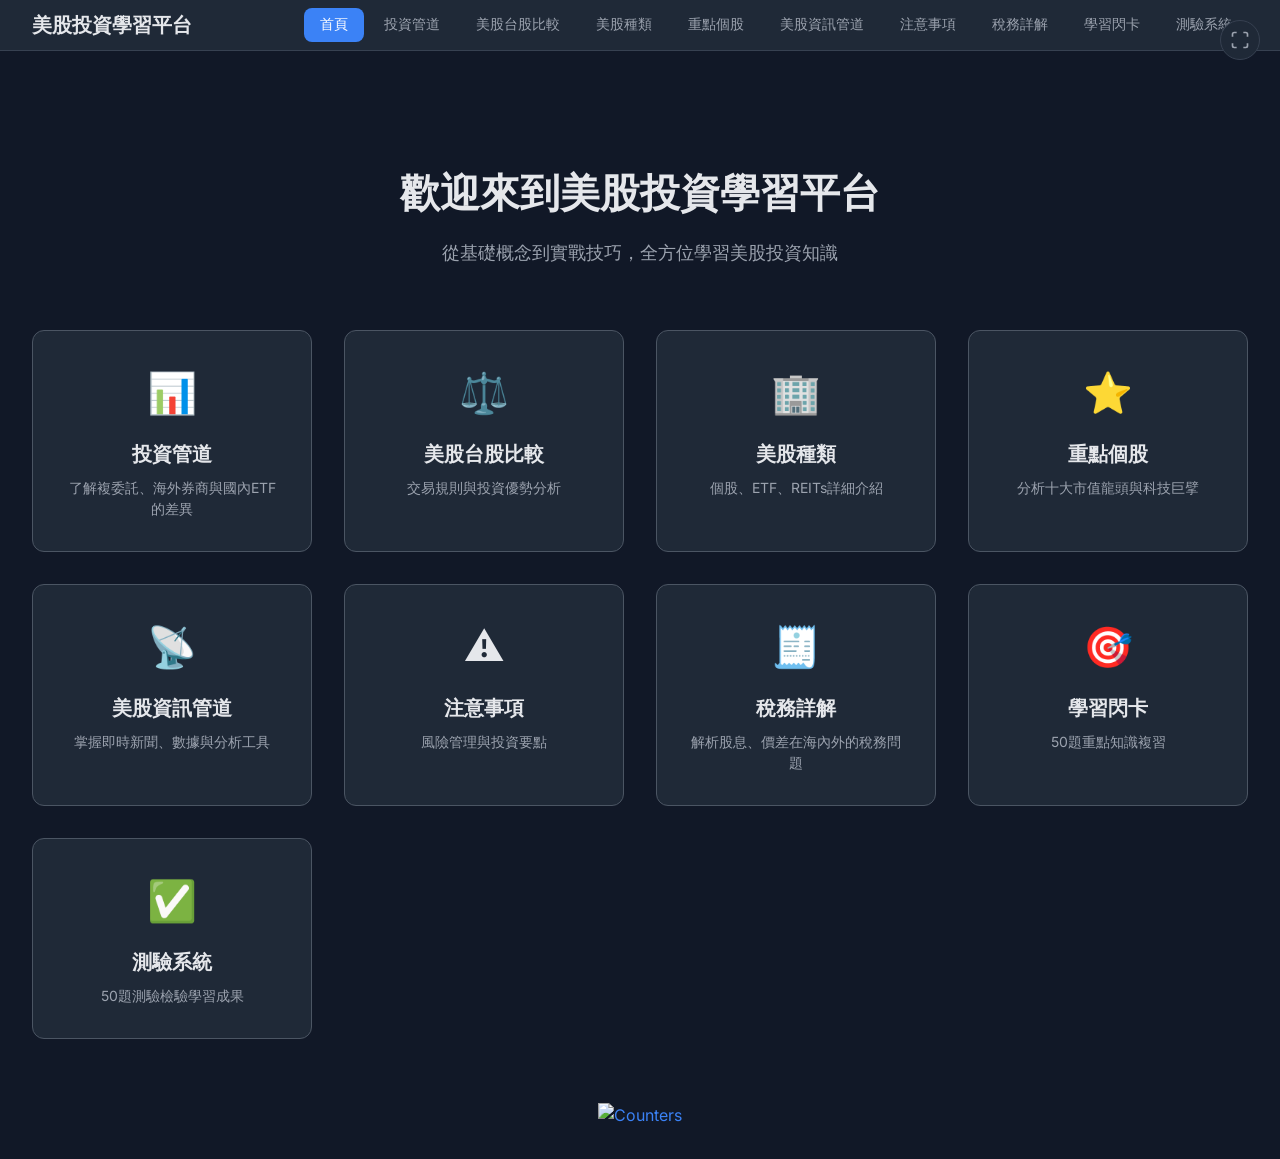
==== commit ef945243: "Update index.html" ====
--- a/usstocks/index.html
+++ b/usstocks/index.html
@@ -25,7 +25,7 @@
                 <button class="nav-item" data-section="channels">投資管道</button>
                 <button class="nav-item" data-section="comparison">美股台股比較</button>
                 <button class="nav-item" data-section="types">美股種類</button>
-                <button class="nav-item" data-section="top-stocks">重點個股</button> <!-- 新增按鈕 -->
+                <button class="nav-item" data-section="top-stocks">重點個股</button>
                 <button class="nav-item" data-section="indicators">美股資訊管道</button>
                 <button class="nav-item" data-section="notes">注意事項</button>
                 <button class="nav-item" data-section="taxation">稅務詳解</button>
@@ -48,13 +48,22 @@
                     <div class="feature-card" data-section="channels"><div class="feature-icon">📊</div><h3>投資管道</h3><p>了解複委託、海外券商與國內ETF的差異</p></div>
                     <div class="feature-card" data-section="comparison"><div class="feature-icon">⚖️</div><h3>美股台股比較</h3><p>交易規則與投資優勢分析</p></div>
                     <div class="feature-card" data-section="types"><div class="feature-icon">🏢</div><h3>美股種類</h3><p>個股、ETF、REITs詳細介紹</p></div>
-                    <div class="feature-card" data-section="top-stocks"><div class="feature-icon">⭐</div><h3>重點個股</h3><p>分析十大市值龍頭與科技巨擘</p></div> <!-- 新增卡片 -->
+                    <div class="feature-card" data-section="top-stocks"><div class="feature-icon">⭐</div><h3>重點個股</h3><p>分析十大市值龍頭與科技巨擘</p></div>
                     <div class="feature-card" data-section="indicators"><div class="feature-icon">📡</div><h3>美股資訊管道</h3><p>掌握即時新聞、數據與分析工具</p></div>
                     <div class="feature-card" data-section="notes"><div class="feature-icon">⚠️</div><h3>注意事項</h3><p>風險管理與投資要點</p></div>
                     <div class="feature-card" data-section="taxation"><div class="feature-icon">🧾</div><h3>稅務詳解</h3><p>解析股息、價差在海內外的稅務問題</p></div>
                     <div class="feature-card" data-section="flashcards"><div class="feature-icon">🎯</div><h3>學習閃卡</h3><p>50題重點知識複習</p></div>
                     <div class="feature-card" data-section="quiz"><div class="feature-icon">✅</div><h3>測驗系統</h3><p>50題測驗檢驗學習成果</p></div>
                 </div>
+
+                <!-- 新增的計數器區塊 -->
+                <div class="visitor-counter">
+                    <!-- hitwebcounter Code START -->
+                    <a href="https://www.hitwebcounter.com/" target="_blank">
+                    <img src="https://hitwebcounter.com/counter/counter.php?page=21441247&style=0013&nbdigits=5&type=page&initCount=1200" title="Counters" Alt="Counters"   border="0" /></a>
+                </div>
+                <!-- 計數器區塊結束 -->
+
             </div>
         </section>
 
@@ -192,7 +201,7 @@
             </div>
         </section>
 
-        <!-- 全新：重點個股分析 Section -->
+        <!-- 重點個股分析 Section -->
         <section id="top-stocks" class="section">
             <div class="container">
                 <h2>重點個股分析</h2>
@@ -477,7 +486,7 @@
                         <p>當您將海外的獲利（包含股息和資本利得）匯回台灣，或即使不匯回，只要有獲利事實，就需要考慮是否申報「海外所得」。</p>
                         <ol>
                             <li><strong>申報門檻：</strong>同一申報戶，全年度的海外所得總額超過 **新台幣100萬元**，就需要「申報」。注意，申報不等於要繳稅。</li>
-                            <li><strong>課稅門檻：</strong>申報後，海外所得會併入「個人基本所得額」。如果您的「基本所得額」總額超過 **新台幣750萬元** 的免稅額，超過的部分才需要繳納20%的稅款。</li>
+                            <li><strong>課稅門檻：</strong>申報後，海外所得會併入「個人基本所得額」。如果您的「基本所得額」總額超過 **新台幣750萬元** 的免稅額，超過の部分才需要繳納20%的稅款。</li>
                         </ol>
                         
                         <h4>簡單計算範例：</h4>
@@ -539,4 +548,4 @@
     </main>
 </body>
 <script src="app.js"></script>
-</html>+</html>
--- a/usstocks/style.css
+++ b/usstocks/style.css
@@ -299,6 +299,13 @@
     font-size: var(--font-size-sm);
 }
 
+/* Visitor Counter */
+.visitor-counter {
+    text-align: center;
+    margin-top: var(--space-16);
+    padding-bottom: var(--space-8);
+}
+
 /* Investment Channels Section */
 .channels-grid {
     display: grid;
@@ -1038,4 +1045,4 @@
     .tax-grid {
         grid-template-columns: 1fr;
     }
-}+}
